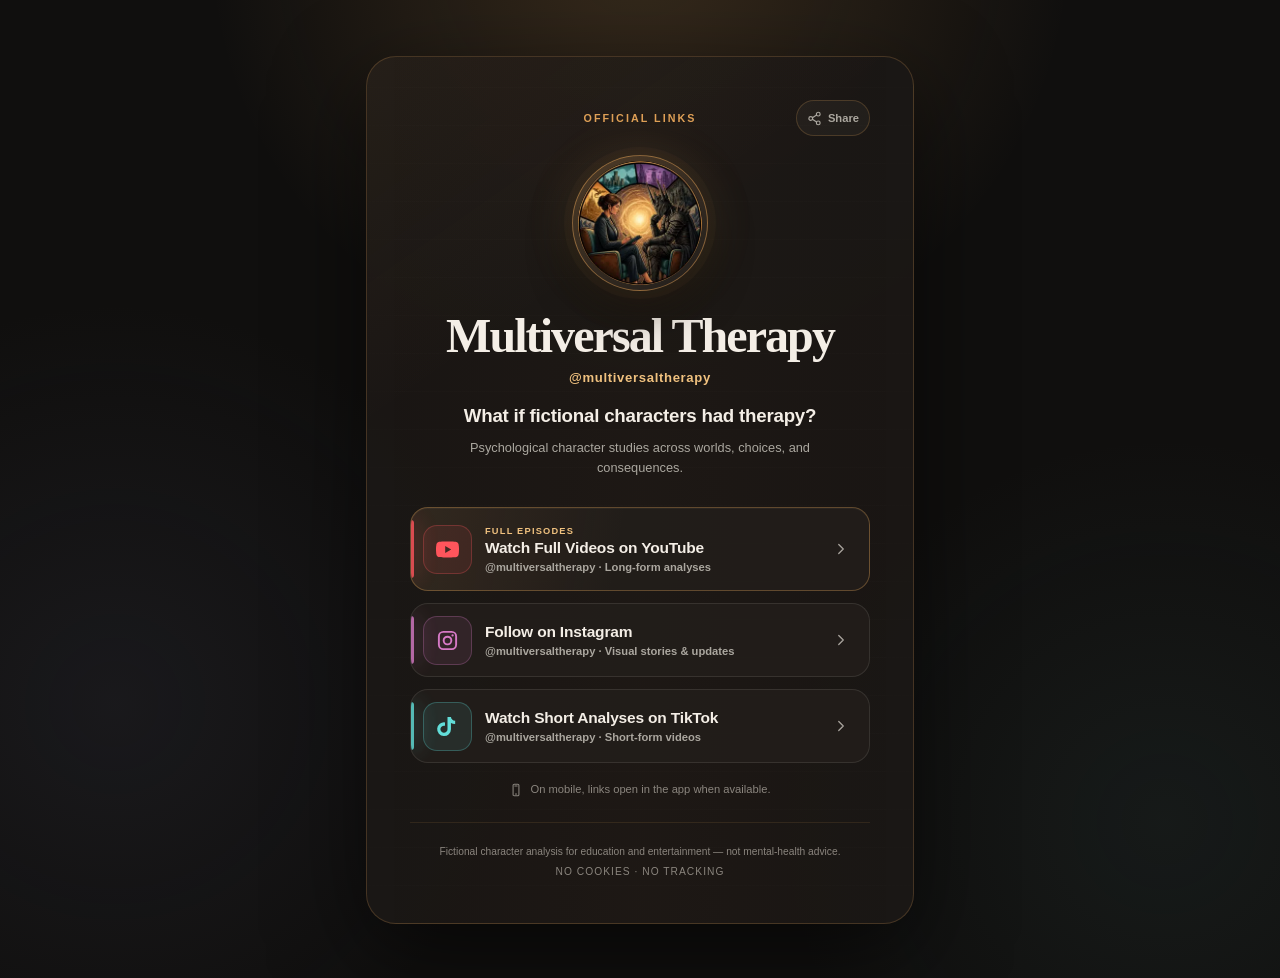
==== youtube-app-opener/index.html @ 7b09a97e "Harden root site and preserve legacy links" ====
<!doctype html>
<html lang="en">
<head>
  <meta charset="utf-8">
  <meta name="viewport" content="width=device-width, initial-scale=1, viewport-fit=cover">
  <meta name="theme-color" content="#100f0e">
  <meta name="color-scheme" content="dark">
  <meta name="robots" content="noindex">
  <meta name="referrer" content="no-referrer">
  <meta http-equiv="Content-Security-Policy" content="default-src 'none'; style-src 'sha256-MoL/OXp5Zin752D1X8UhxHQq5XIWhrnuuM+FImtgLV4='; style-src-attr 'none'; script-src 'sha256-A0aKoxkyhKWAWJyZQxqiA7urc97euKHQFetgiq2ks8I='; script-src-attr 'none'; connect-src 'none'; font-src 'none'; media-src 'none'; object-src 'none'; frame-src 'none'; worker-src 'none'; base-uri 'none'; form-action 'none'; upgrade-insecure-requests">
  <noscript><meta http-equiv="refresh" content="0;url=https://multiversaltherapy.github.io/"></noscript>
  <link rel="canonical" href="https://multiversaltherapy.github.io/">
  <title>Opening Multiversal Therapy</title>

  <style>
    :root {
      color-scheme: dark;
      font-family: Inter, ui-sans-serif, -apple-system, BlinkMacSystemFont, "Segoe UI", sans-serif;
    }

    * {
      box-sizing: border-box;
    }

    body {
      display: grid;
      min-height: 100vh;
      min-height: 100svh;
      margin: 0;
      place-items: center;
      padding: max(24px, env(safe-area-inset-top)) max(16px, env(safe-area-inset-right)) max(24px, env(safe-area-inset-bottom)) max(16px, env(safe-area-inset-left));
      background: radial-gradient(circle at 50% 20%, rgba(223, 160, 87, 0.18), transparent 25rem), #100f0e;
      color: #f4eee6;
      text-align: center;
    }

    main {
      width: min(100%, 460px);
    }

    .mark {
      display: grid;
      width: 76px;
      height: 76px;
      margin: 0 auto 22px;
      place-items: center;
      border: 2px solid #dfa057;
      border-radius: 50%;
      color: #f4eee6;
      font-family: ui-serif, Georgia, serif;
      font-size: 2rem;
      font-weight: 700;
      box-shadow: 0 0 36px rgba(223, 160, 87, 0.16);
    }

    h1 {
      margin: 0;
      font-size: 1.55rem;
    }

    p {
      margin: 12px 0 0;
      color: #aba79f;
      line-height: 1.55;
    }

    a {
      display: inline-flex;
      min-height: 48px;
      align-items: center;
      justify-content: center;
      margin-top: 24px;
      padding: 12px 20px;
      border: 1px solid #dfa057;
      border-radius: 14px;
      background: rgba(223, 160, 87, 0.1);
      color: #f4eee6;
      font-weight: 800;
      text-decoration: none;
    }

    a:hover {
      background: rgba(223, 160, 87, 0.18);
    }

    a:focus-visible {
      outline: 3px solid #f0c17f;
      outline-offset: 3px;
    }

    @media (prefers-reduced-motion: reduce) {
      * {
        scroll-behavior: auto !important;
      }
    }
  </style>
</head>

<body>
  <main>
    <div class="mark" aria-hidden="true">M</div>
    <h1>Opening Multiversal Therapy…</h1>
    <p>If the page does not open automatically, use the button below.</p>
    <a id="continue-link" href="https://multiversaltherapy.github.io/">Continue</a>
  </main>

  <script>
    (() => {
      "use strict";

      const rootUrl = "https://multiversaltherapy.github.io/";
      const videoId = new URLSearchParams(window.location.search).get("v") || "";
      const hasVideo = /^[A-Za-z0-9_-]{11}$/.test(videoId);
      const destination = hasVideo
        ? "https://www.youtube.com/watch?v=" + encodeURIComponent(videoId)
        : rootUrl;
      const link = document.getElementById("continue-link");

      link.href = destination;
      link.textContent = hasVideo ? "Watch on YouTube" : "Open Multiversal Therapy";

      window.setTimeout(() => {
        window.location.replace(destination);
      }, 160);
    })();
  </script>
</body>
</html>
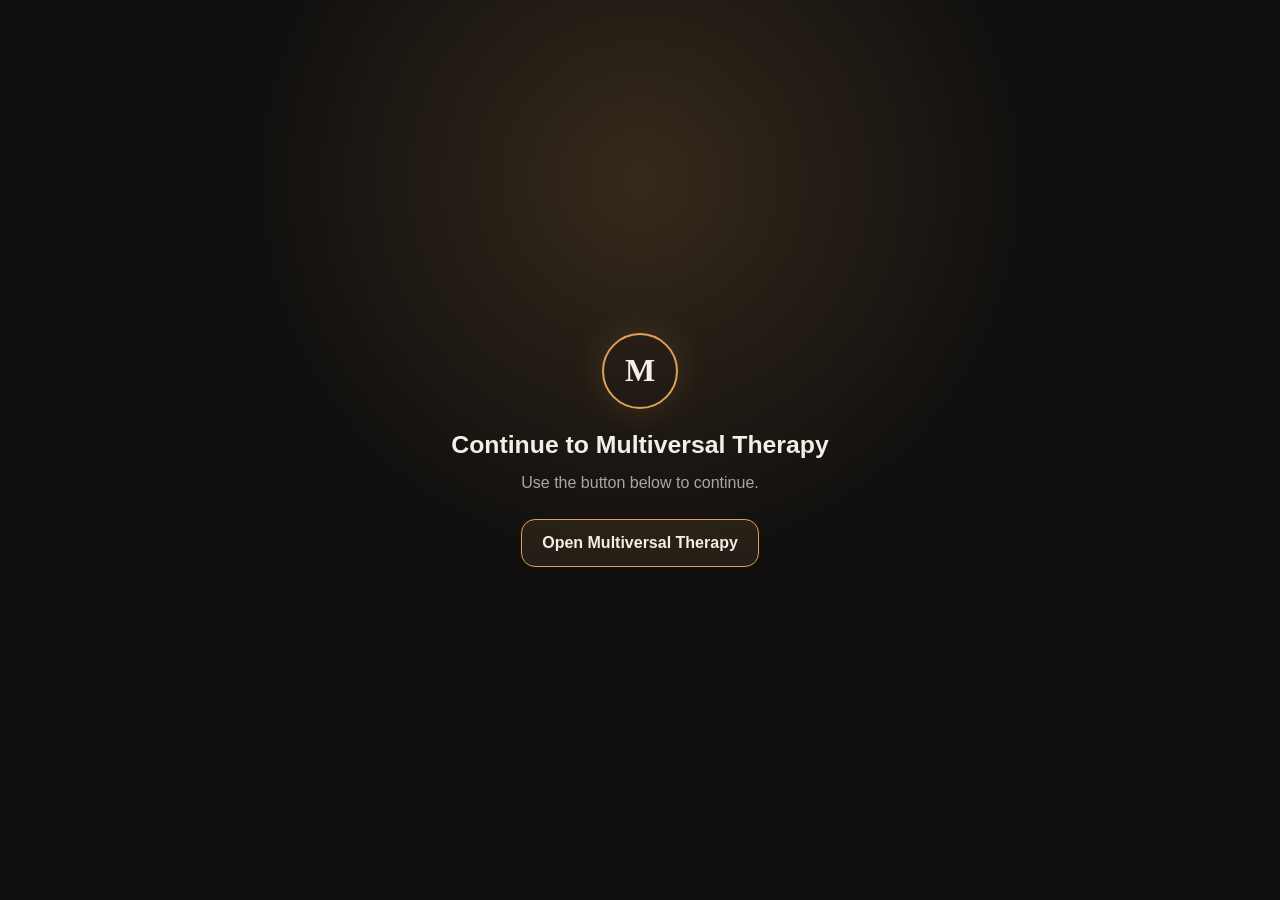
==== commit 14f7e2c2: "Open social profiles in installed mobile apps" ====
--- a/youtube-app-opener/index.html
+++ b/youtube-app-opener/index.html
@@ -7,8 +7,7 @@
   <meta name="color-scheme" content="dark">
   <meta name="robots" content="noindex">
   <meta name="referrer" content="no-referrer">
-  <meta http-equiv="Content-Security-Policy" content="default-src 'none'; style-src 'sha256-MoL/OXp5Zin752D1X8UhxHQq5XIWhrnuuM+FImtgLV4='; style-src-attr 'none'; script-src 'sha256-A0aKoxkyhKWAWJyZQxqiA7urc97euKHQFetgiq2ks8I='; script-src-attr 'none'; connect-src 'none'; font-src 'none'; media-src 'none'; object-src 'none'; frame-src 'none'; worker-src 'none'; base-uri 'none'; form-action 'none'; upgrade-insecure-requests">
-  <noscript><meta http-equiv="refresh" content="0;url=https://multiversaltherapy.github.io/"></noscript>
+  <meta http-equiv="Content-Security-Policy" content="default-src 'none'; style-src 'sha256-SoDhWlYIXvFw5wi8h/UnlujqnuVFvJEdoRjUBiXeabU='; style-src-attr 'none'; script-src 'sha256-Hr/Wbw6Yrc2tVCp5rK9AOqPLKx6aPdXETO/mfGKB6yg='; script-src-attr 'none'; connect-src 'none'; font-src 'none'; media-src 'none'; object-src 'none'; frame-src 'none'; worker-src 'none'; base-uri 'none'; form-action 'none'; upgrade-insecure-requests">
   <link rel="canonical" href="https://multiversaltherapy.github.io/">
   <title>Opening Multiversal Therapy</title>
 
@@ -88,6 +87,31 @@
       outline-offset: 3px;
     }
 
+    .in-app-note,
+    .fallback-panel {
+      margin: 18px 0 0;
+      padding: 13px 14px;
+      border: 1px solid rgba(223, 160, 87, 0.26);
+      border-radius: 14px;
+      background: rgba(223, 160, 87, 0.065);
+      color: #c5beb5;
+      font-size: 0.76rem;
+      line-height: 1.55;
+    }
+
+    .in-app-note[hidden],
+    .fallback-panel[hidden] {
+      display: none;
+    }
+
+    .fallback-panel a {
+      margin-top: 13px;
+    }
+
+    .browser-help {
+      color: #f0c17f;
+    }
+
     @media (prefers-reduced-motion: reduce) {
       * {
         scroll-behavior: auto !important;
@@ -99,9 +123,19 @@
 <body>
   <main>
     <div class="mark" aria-hidden="true">M</div>
-    <h1>Opening Multiversal Therapy…</h1>
-    <p>If the page does not open automatically, use the button below.</p>
-    <a id="continue-link" href="https://multiversaltherapy.github.io/">Continue</a>
+    <h1 id="headline">Continue to Multiversal Therapy</h1>
+    <p id="message">Use the button below to continue.</p>
+    <a id="continue-link" href="https://multiversaltherapy.github.io/">Open Multiversal Therapy</a>
+    <p class="in-app-note" id="in-app-note" hidden>
+      You’re viewing this page inside an in-app browser. Your tap will try to hand the link to the installed YouTube app.
+    </p>
+    <section class="fallback-panel" id="fallback-panel" aria-live="polite" hidden>
+      <p id="fallback-copy">The YouTube app did not open.</p>
+      <a id="web-link" href="https://www.youtube.com/" rel="external noreferrer">Continue on YouTube Web</a>
+      <p class="browser-help" id="browser-help" hidden>
+        In Instagram, tap ⋮ and choose “Open in external browser,” then try again.
+      </p>
+    </section>
   </main>
 
   <script>
@@ -109,19 +143,101 @@
       "use strict";
 
       const rootUrl = "https://multiversaltherapy.github.io/";
-      const videoId = new URLSearchParams(window.location.search).get("v") || "";
-      const hasVideo = /^[A-Za-z0-9_-]{11}$/.test(videoId);
-      const destination = hasVideo
-        ? "https://www.youtube.com/watch?v=" + encodeURIComponent(videoId)
-        : rootUrl;
+      const params = new URLSearchParams(window.location.search);
+      const requestedVideoId = params.get("v") || "";
+      const videoId = /^[A-Za-z0-9_-]{11}$/.test(requestedVideoId)
+        ? requestedVideoId
+        : "";
+      const userAgent = navigator.userAgent || "";
+      const isAndroid = /Android/i.test(userAgent);
+      const isIOS = /iPhone|iPad|iPod/i.test(userAgent)
+        || (navigator.platform === "MacIntel" && navigator.maxTouchPoints > 1);
+      const isMobile = isAndroid || isIOS;
+      const isInAppBrowser = /Instagram|FBAN|FBAV|TikTok|musical_ly|BytedanceWebview/i.test(userAgent);
       const link = document.getElementById("continue-link");
-
-      link.href = destination;
-      link.textContent = hasVideo ? "Watch on YouTube" : "Open Multiversal Therapy";
-
-      window.setTimeout(() => {
-        window.location.replace(destination);
-      }, 160);
+      const headline = document.getElementById("headline");
+      const message = document.getElementById("message");
+      const inAppNote = document.getElementById("in-app-note");
+      const fallbackPanel = document.getElementById("fallback-panel");
+      const fallbackCopy = document.getElementById("fallback-copy");
+      const webLink = document.getElementById("web-link");
+      const browserHelp = document.getElementById("browser-help");
+      let fallbackTimer = 0;
+
+      const clearFallbackTimer = () => {
+        if (fallbackTimer) {
+          window.clearTimeout(fallbackTimer);
+          fallbackTimer = 0;
+        }
+      };
+
+      const createAndroidIntent = (deepLink, fallbackUrl) => {
+        const schemeMarker = deepLink.indexOf("://");
+        const scheme = deepLink.slice(0, schemeMarker);
+        const target = deepLink.slice(schemeMarker + 3);
+
+        return "intent://" + target
+          + "#Intent;scheme=" + scheme
+          + ";package=com.google.android.youtube"
+          + ";S.browser_fallback_url=" + encodeURIComponent(fallbackUrl)
+          + ";end";
+      };
+
+      const showFallback = () => {
+        clearFallbackTimer();
+        fallbackCopy.textContent = isInAppBrowser
+          ? "Instagram may have blocked the handoff to the YouTube app."
+          : "The YouTube app may not be installed or the operating system may have blocked the handoff.";
+        browserHelp.hidden = !isInAppBrowser;
+        fallbackPanel.hidden = false;
+      };
+
+      inAppNote.hidden = !isInAppBrowser;
+
+      if (videoId) {
+        const webUrl = "https://www.youtube.com/watch?v=" + encodeURIComponent(videoId);
+        const deepLink = "vnd.youtube://www.youtube.com/watch?v="
+          + encodeURIComponent(videoId)
+          + "&feature=applinks";
+        const fallbackUrl = rootUrl + "?fallback=youtube&v=" + encodeURIComponent(videoId);
+        const target = isAndroid
+          ? createAndroidIntent(deepLink, fallbackUrl)
+          : (isIOS ? deepLink : webUrl);
+
+        headline.textContent = "Open the Full Video in YouTube";
+        message.textContent = "Tap once to open the installed YouTube app.";
+        link.href = target;
+        link.textContent = "Open Video in YouTube App";
+        webLink.href = webUrl;
+
+        link.addEventListener("click", () => {
+          if (!isMobile) {
+            return;
+          }
+
+          clearFallbackTimer();
+          fallbackTimer = window.setTimeout(() => {
+            if (!document.hidden) {
+              showFallback();
+            }
+          }, 1600);
+        });
+
+        if (params.get("fallback") === "youtube") {
+          showFallback();
+        }
+      } else {
+        link.href = rootUrl;
+        link.textContent = "Open Multiversal Therapy";
+        webLink.href = rootUrl;
+      }
+
+      window.addEventListener("pagehide", clearFallbackTimer);
+      document.addEventListener("visibilitychange", () => {
+        if (document.hidden) {
+          clearFallbackTimer();
+        }
+      });
     })();
   </script>
 </body>
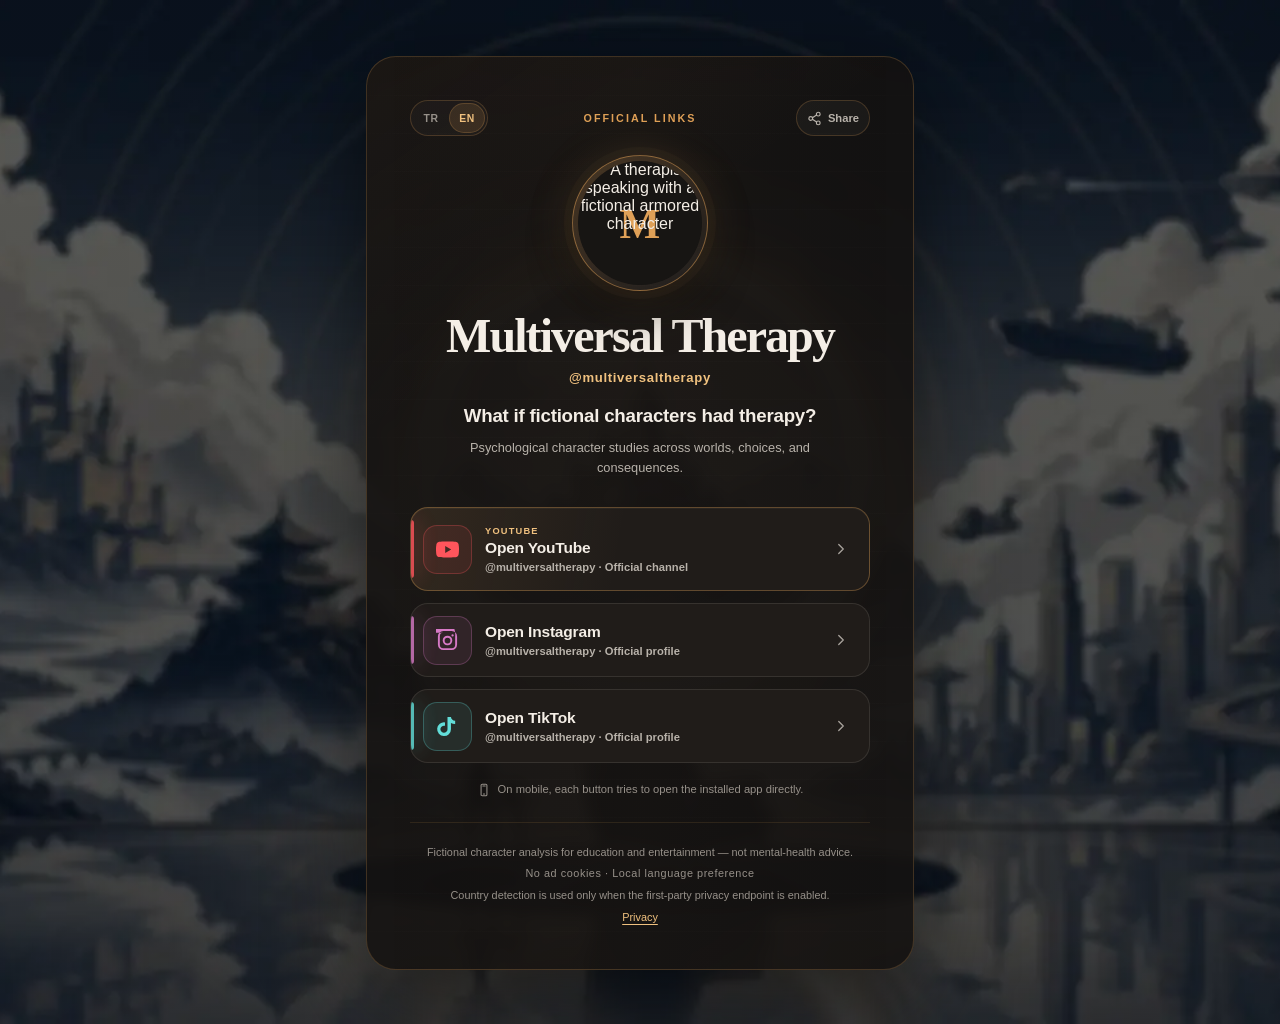
==== commit 62a6e836: "Remove legacy video-ID routing" ====
--- a/youtube-app-opener/index.html
+++ b/youtube-app-opener/index.html
@@ -1,244 +1 @@
-<!doctype html>
-<html lang="en">
-<head>
-  <meta charset="utf-8">
-  <meta name="viewport" content="width=device-width, initial-scale=1, viewport-fit=cover">
-  <meta name="theme-color" content="#100f0e">
-  <meta name="color-scheme" content="dark">
-  <meta name="robots" content="noindex">
-  <meta name="referrer" content="no-referrer">
-  <meta http-equiv="Content-Security-Policy" content="default-src 'none'; style-src 'sha256-SoDhWlYIXvFw5wi8h/UnlujqnuVFvJEdoRjUBiXeabU='; style-src-attr 'none'; script-src 'sha256-Hr/Wbw6Yrc2tVCp5rK9AOqPLKx6aPdXETO/mfGKB6yg='; script-src-attr 'none'; connect-src 'none'; font-src 'none'; media-src 'none'; object-src 'none'; frame-src 'none'; worker-src 'none'; base-uri 'none'; form-action 'none'; upgrade-insecure-requests">
-  <link rel="canonical" href="https://multiversaltherapy.github.io/">
-  <title>Opening Multiversal Therapy</title>
-
-  <style>
-    :root {
-      color-scheme: dark;
-      font-family: Inter, ui-sans-serif, -apple-system, BlinkMacSystemFont, "Segoe UI", sans-serif;
-    }
-
-    * {
-      box-sizing: border-box;
-    }
-
-    body {
-      display: grid;
-      min-height: 100vh;
-      min-height: 100svh;
-      margin: 0;
-      place-items: center;
-      padding: max(24px, env(safe-area-inset-top)) max(16px, env(safe-area-inset-right)) max(24px, env(safe-area-inset-bottom)) max(16px, env(safe-area-inset-left));
-      background: radial-gradient(circle at 50% 20%, rgba(223, 160, 87, 0.18), transparent 25rem), #100f0e;
-      color: #f4eee6;
-      text-align: center;
-    }
-
-    main {
-      width: min(100%, 460px);
-    }
-
-    .mark {
-      display: grid;
-      width: 76px;
-      height: 76px;
-      margin: 0 auto 22px;
-      place-items: center;
-      border: 2px solid #dfa057;
-      border-radius: 50%;
-      color: #f4eee6;
-      font-family: ui-serif, Georgia, serif;
-      font-size: 2rem;
-      font-weight: 700;
-      box-shadow: 0 0 36px rgba(223, 160, 87, 0.16);
-    }
-
-    h1 {
-      margin: 0;
-      font-size: 1.55rem;
-    }
-
-    p {
-      margin: 12px 0 0;
-      color: #aba79f;
-      line-height: 1.55;
-    }
-
-    a {
-      display: inline-flex;
-      min-height: 48px;
-      align-items: center;
-      justify-content: center;
-      margin-top: 24px;
-      padding: 12px 20px;
-      border: 1px solid #dfa057;
-      border-radius: 14px;
-      background: rgba(223, 160, 87, 0.1);
-      color: #f4eee6;
-      font-weight: 800;
-      text-decoration: none;
-    }
-
-    a:hover {
-      background: rgba(223, 160, 87, 0.18);
-    }
-
-    a:focus-visible {
-      outline: 3px solid #f0c17f;
-      outline-offset: 3px;
-    }
-
-    .in-app-note,
-    .fallback-panel {
-      margin: 18px 0 0;
-      padding: 13px 14px;
-      border: 1px solid rgba(223, 160, 87, 0.26);
-      border-radius: 14px;
-      background: rgba(223, 160, 87, 0.065);
-      color: #c5beb5;
-      font-size: 0.76rem;
-      line-height: 1.55;
-    }
-
-    .in-app-note[hidden],
-    .fallback-panel[hidden] {
-      display: none;
-    }
-
-    .fallback-panel a {
-      margin-top: 13px;
-    }
-
-    .browser-help {
-      color: #f0c17f;
-    }
-
-    @media (prefers-reduced-motion: reduce) {
-      * {
-        scroll-behavior: auto !important;
-      }
-    }
-  </style>
-</head>
-
-<body>
-  <main>
-    <div class="mark" aria-hidden="true">M</div>
-    <h1 id="headline">Continue to Multiversal Therapy</h1>
-    <p id="message">Use the button below to continue.</p>
-    <a id="continue-link" href="https://multiversaltherapy.github.io/">Open Multiversal Therapy</a>
-    <p class="in-app-note" id="in-app-note" hidden>
-      You’re viewing this page inside an in-app browser. Your tap will try to hand the link to the installed YouTube app.
-    </p>
-    <section class="fallback-panel" id="fallback-panel" aria-live="polite" hidden>
-      <p id="fallback-copy">The YouTube app did not open.</p>
-      <a id="web-link" href="https://www.youtube.com/" rel="external noreferrer">Continue on YouTube Web</a>
-      <p class="browser-help" id="browser-help" hidden>
-        In Instagram, tap ⋮ and choose “Open in external browser,” then try again.
-      </p>
-    </section>
-  </main>
-
-  <script>
-    (() => {
-      "use strict";
-
-      const rootUrl = "https://multiversaltherapy.github.io/";
-      const params = new URLSearchParams(window.location.search);
-      const requestedVideoId = params.get("v") || "";
-      const videoId = /^[A-Za-z0-9_-]{11}$/.test(requestedVideoId)
-        ? requestedVideoId
-        : "";
-      const userAgent = navigator.userAgent || "";
-      const isAndroid = /Android/i.test(userAgent);
-      const isIOS = /iPhone|iPad|iPod/i.test(userAgent)
-        || (navigator.platform === "MacIntel" && navigator.maxTouchPoints > 1);
-      const isMobile = isAndroid || isIOS;
-      const isInAppBrowser = /Instagram|FBAN|FBAV|TikTok|musical_ly|BytedanceWebview/i.test(userAgent);
-      const link = document.getElementById("continue-link");
-      const headline = document.getElementById("headline");
-      const message = document.getElementById("message");
-      const inAppNote = document.getElementById("in-app-note");
-      const fallbackPanel = document.getElementById("fallback-panel");
-      const fallbackCopy = document.getElementById("fallback-copy");
-      const webLink = document.getElementById("web-link");
-      const browserHelp = document.getElementById("browser-help");
-      let fallbackTimer = 0;
-
-      const clearFallbackTimer = () => {
-        if (fallbackTimer) {
-          window.clearTimeout(fallbackTimer);
-          fallbackTimer = 0;
-        }
-      };
-
-      const createAndroidIntent = (deepLink, fallbackUrl) => {
-        const schemeMarker = deepLink.indexOf("://");
-        const scheme = deepLink.slice(0, schemeMarker);
-        const target = deepLink.slice(schemeMarker + 3);
-
-        return "intent://" + target
-          + "#Intent;scheme=" + scheme
-          + ";package=com.google.android.youtube"
-          + ";S.browser_fallback_url=" + encodeURIComponent(fallbackUrl)
-          + ";end";
-      };
-
-      const showFallback = () => {
-        clearFallbackTimer();
-        fallbackCopy.textContent = isInAppBrowser
-          ? "Instagram may have blocked the handoff to the YouTube app."
-          : "The YouTube app may not be installed or the operating system may have blocked the handoff.";
-        browserHelp.hidden = !isInAppBrowser;
-        fallbackPanel.hidden = false;
-      };
-
-      inAppNote.hidden = !isInAppBrowser;
-
-      if (videoId) {
-        const webUrl = "https://www.youtube.com/watch?v=" + encodeURIComponent(videoId);
-        const deepLink = "vnd.youtube://www.youtube.com/watch?v="
-          + encodeURIComponent(videoId)
-          + "&feature=applinks";
-        const fallbackUrl = rootUrl + "?fallback=youtube&v=" + encodeURIComponent(videoId);
-        const target = isAndroid
-          ? createAndroidIntent(deepLink, fallbackUrl)
-          : (isIOS ? deepLink : webUrl);
-
-        headline.textContent = "Open the Full Video in YouTube";
-        message.textContent = "Tap once to open the installed YouTube app.";
-        link.href = target;
-        link.textContent = "Open Video in YouTube App";
-        webLink.href = webUrl;
-
-        link.addEventListener("click", () => {
-          if (!isMobile) {
-            return;
-          }
-
-          clearFallbackTimer();
-          fallbackTimer = window.setTimeout(() => {
-            if (!document.hidden) {
-              showFallback();
-            }
-          }, 1600);
-        });
-
-        if (params.get("fallback") === "youtube") {
-          showFallback();
-        }
-      } else {
-        link.href = rootUrl;
-        link.textContent = "Open Multiversal Therapy";
-        webLink.href = rootUrl;
-      }
-
-      window.addEventListener("pagehide", clearFallbackTimer);
-      document.addEventListener("visibilitychange", () => {
-        if (document.hidden) {
-          clearFallbackTimer();
-        }
-      });
-    })();
-  </script>
-</body>
-</html>
+<!doctype html><html lang="en"><head><meta charset="utf-8"><meta name="viewport" content="width=device-width,initial-scale=1"><meta name="robots" content="noindex"><meta name="referrer" content="no-referrer"><meta http-equiv="refresh" content="0; url=/"><link rel="canonical" href="https://multiversaltherapy.github.io/"><title>Multiversal Therapy</title></head><body><p><a href="/">Continue to Multiversal Therapy</a></p></body></html>
